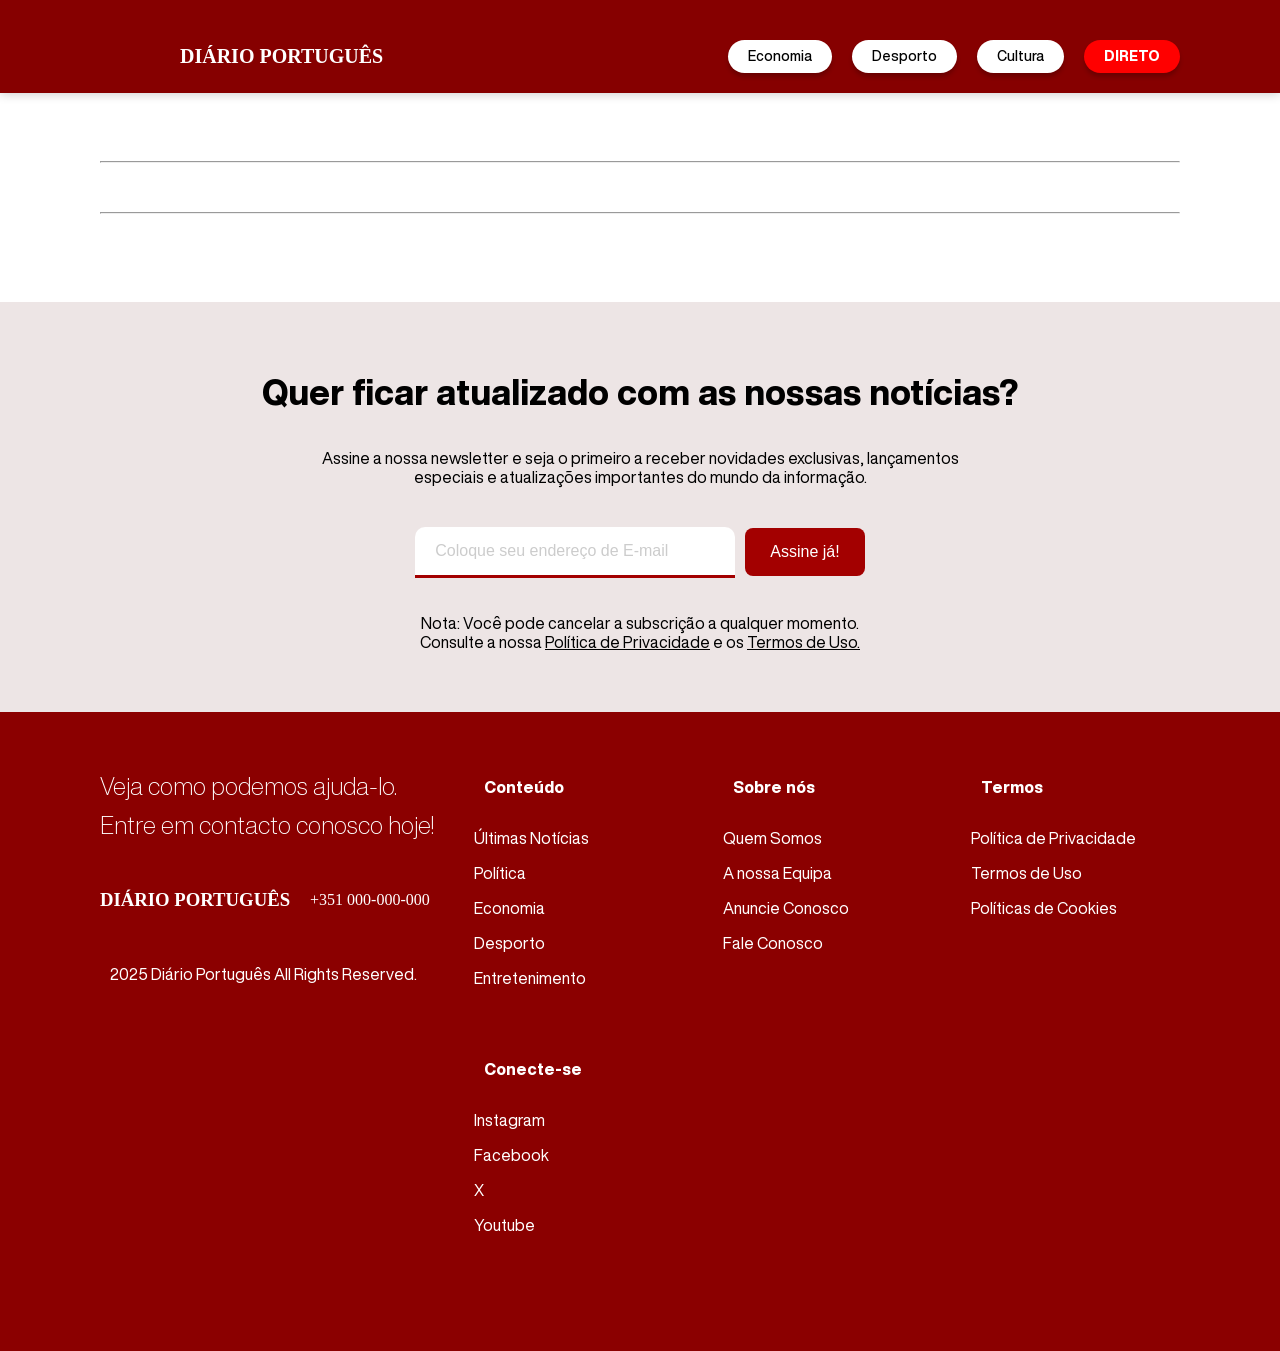
==== Sourcecode/autores.html @ 39f84729 "update" ====
<!DOCTYPE html>
<html lang="pt-pt">

<head>
    <meta charset="UTF-8">
    <meta name="viewport" content="width=device-width, initial-scale=1.0">
    <link rel="stylesheet" href="css/contactos.css">
    <title>Contactos</title>
</head>

<body>
    <header>
        <nav>
            <div class="nav-left">
                <i class="fa-solid fa-bars fa-xl"></i>
                <h3>DIÁRIO PORTUGUÊS</h3>
            </div>
            <div class="nav-right">
                <span>Economia</span>
                <span>Desporto</span>
                <span class="nav-cultura">Cultura</span>
                <span>DIRETO</span>
            </div>
        </nav>
    </header>
    <main>
        
        <div class="afonso">
            <h1></h1>
            <p></p>
            <img src="" alt="">
            <hr>
        </div>

        <div class="felipe">
            <h1></h1>
            <p></p>
            <img src="" alt="">
            <hr>
        </div>

    </main>
    <footer>
        <section class="newsletter">
            <h1>Quer ficar atualizado com as nossas notícias?</h1>
            <p>Assine a nossa newsletter e seja o primeiro a receber novidades exclusivas, lançamentos <br>especiais e
                atualizações importantes do mundo da informação.</p>
            <div class="input-container">
                <input type="email" placeholder="Coloque seu endereço de E-mail">
                <button>Assine já!</button>
            </div>
            <p>Nota: Você pode cancelar a subscrição a qualquer momento. <br> Consulte a nossa <a href="#">Política de
                    Privacidade</a> e os <a href="#">Termos de Uso.</a></p>
        </section>
        <div class="footer">
            <div class="footer-wrapper">
                <div class="footer-text">
                    <p>Veja como podemos ajuda-lo.</p>
                    <p>Entre em contacto conosco hoje!</p>
                </div>
                <div class="footer-logo">
                    <h3>DIÁRIO PORTUGUÊS</h3>
                    <p>+351 000-000-000</p>
                </div>
                <div class="footer-copyright">
                    <i class="fa-solid fa-copyright fa-lg" style="color: #FFF;"></i>
                    <p>2025 Diário Português All Rights Reserved.</p>
                </div>
            </div>

            <div class="footer-links">
                <div>
                    <div class="footer-links-titulo">
                        <i class="fa-solid fa-location-arrow fa-lg" style="color: #FFF;"></i>
                        <p><strong>Conteúdo</strong></p>
                    </div>
                    <p>Últimas Notícias</p>
                    <p>Política</p>
                    <p>Economia</p>
                    <p>Desporto</p>
                    <p>Entretenimento</p>
                </div>
                <div>
                    <div class="footer-links-titulo">
                        <i class="fa-solid fa-caret-down fa-lg" style="color: #FFF;"></i>
                        <p><strong>Sobre nós</strong></p>
                    </div>
                    <p>Quem Somos</p>
                    <p>A nossa Equipa</p>
                    <p>Anuncie Conosco</p>
                    <p>Fale Conosco</p>
                </div>
                <div>
                    <div class="footer-links-titulo">
                        <i class="fa-regular fa-file-lines fa-lg" style="color: #FFF;"></i>
                        <p><strong>Termos</strong></p>
                    </div>
                    <p>Política de Privacidade</p>
                    <p>Termos de Uso</p>
                    <p>Políticas de Cookies</p>
                </div>
                <div>
                    <div class="footer-links-titulo">
                        <i class="fa-solid fa-link fa-lg" style="color: #FFF;"></i>
                        <p><strong>Conecte-se</strong></p>
                    </div>
                    <p>Instagram</p>
                    <p>Facebook</p>
                    <p>X</p>
                    <p>Youtube</p>
                </div>
            </div>
        </div>
    </footer>
</body>

</html>
---- Sourcecode/css/contactos.css ----
@font-face {
  font-family: 'HelveticaNowDisplay';
  src: url('../fonts/HelveticaNowDisplay-ExtBlk.woff2') format('woff2');
  font-weight: 900;
  font-style: normal;
}

@font-face {
  font-family: 'HelveticaNowDisplay';
  src: url('../fonts/HelveticaNowDisplay-Black.woff2') format('woff2');
  font-weight: 800;
  font-style: normal;
}

@font-face {
  font-family: 'HelveticaNowDisplay';
  src: url('../fonts/HelveticaNowDisplay-ExtraBold.woff2') format('woff2');
  font-weight: 700;
  font-style: normal;
}

@font-face {
  font-family: 'HelveticaNowDisplay';
  src: url('../fonts/HelveticaNowDisplay-Bold.woff2') format('woff2');
  font-weight: 600;
  font-style: normal;
}

@font-face {
  font-family: 'HelveticaNowDisplay';
  src: url('../fonts/HelveticaNowDisplay-Medium.woff2') format('woff2');
  font-weight: 500;
  font-style: normal;
}

@font-face {
  font-family: 'HelveticaNowDisplay';
  src: url('../fonts/HelveticaNowDisplay-Regular.woff2') format('woff2');
  font-weight: 400;
  font-style: normal;
}

@font-face {
  font-family: 'HelveticaNowDisplay';
  src: url('../fonts/HelveticaNowDisplay-ExtLt.woff2') format('woff2');
  font-weight: 350;
  font-style: normal;
}

@font-face {
  font-family: 'HelveticaNowDisplay';
  src: url('../fonts/HelveticaNowDisplay-Light.woff2') format('woff2');
  font-weight: 300;
  font-style: normal;
}

@font-face {
  font-family: 'HelveticaNowDisplay';
  src: url('../fonts/HelveticaNowDisplay-Thin.woff2') format('woff2');
  font-weight: 200;
  font-style: normal;
}

@font-face {
  font-family: 'HelveticaNowDisplay';
  src: url('../fonts/HelveticaNowDisplay-Hairline.woff2') format('woff2');
  font-weight: 100;
  font-style: normal;
}

body {
  margin: 0;
  font-family: "HelveticaNowDisplay";
}

/* ---------- HEADER ----------- */
header {
  background-color: #860000;
  padding: 40px 100px 20px 100px;
  box-shadow: 0 1px 10px rgba(0, 0, 0, 0.2);
}

nav {
  display: flex;
  justify-content: space-between;
  align-items: center;
  flex-wrap: wrap;
}

nav i {
  color: white;
  margin-right: 10px;
}

nav h3 {
  color: white;
  font-family: 'Times New Roman', Times, serif;
  font-weight: 700;
  font-size: 20px;
  margin: 0;
}

nav>i,
nav>h3 {
  display: inline-block;
}

.nav-left {
  display: flex;
  align-items: center;
  gap: 70px;
}

.nav-right {
  display: flex;
  align-items: center;
  gap: 20px;
}

.nav-right span {
  background-color: white;
  color: black;
  padding: 8px 20px;
  font-weight: 500;
  font-size: 14px;
  border-radius: 20px;
  box-shadow: 0 4px 4px rgba(0, 0, 0, 0.2);
  cursor: pointer;
  transition: all 0.3s ease;
}

.nav-right span:not(:last-child):hover {
  background-color: #a30000;
  color: white;
  transform: translateY(-2px);
  box-shadow: 0 6px 12px rgba(163, 0, 0, 0.4);
}

.nav-cultura {
  color: #6c00a3;
  background-color: #f2f2f2;

}

.nav-cultura:hover {
  background-color: #6c00a3;
  color: white;
  box-shadow: 0 6px 12px rgba(108, 0, 163, 0.3);
}

.nav-right span:last-child {
  background-color: red;
  color: white;
  font-weight: bold;
  text-transform: uppercase;
}

.nav-right span:last-child:hover {
  background-color: #cc0000;
  transform: scale(1.05);
  box-shadow: 0 0 15px rgba(204, 0, 0, 0.6);
}

/* ------- Main -------- */

main{
    padding: 20px 100px;
}


/* ------- NEWSLETTER & FOOTER -------- */
.newsletter {
  margin-top: 60px;
  padding: 40px 20px;
  background-color: #EDE5E5;
  display: flex;
  flex-direction: column;
  justify-content: center;
  align-items: center;
  text-align: center;
}

.newsletter h1 {
  font-size: 35px;
  margin-bottom: 20px;
}

.newsletter p {
  text-align: center;
  margin-bottom: 20px;
}

.newsletter p>a {
  color: black;
}

.input-container {
  display: flex;
  flex-wrap: wrap;
  gap: 10px;
  margin: 20px 0;
  justify-content: center;
  align-items: center;
}

.input-container input {
  padding: 15px 20px;
  min-width: 280px;
  flex: 1;
  max-width: 380px;
  border: none;
  border-bottom: 3px solid #a30000;
  border-radius: 10px 10px 0 0;
  outline: none;
  font-size: 16px;
  background-color: white;
}

.input-container input::placeholder {
  color: #ccc;
  font-weight: 500;
}

.input-container button {
  background-color: #a30000;
  color: white;
  padding: 15px 25px;
  border: none;
  border-radius: 8px;
  font-size: 16px;
  cursor: pointer;
  transition: background-color 0.3s;
  white-space: nowrap;
}

.input-container button:hover {
  background-color: #8b0000;
}

.footer {
  background-color: #8b0000;
  color: white;
  padding: 50px 100px 100px 100px;
  display: flex;
  flex-wrap: wrap;
  justify-content: space-between;
  gap: 40px;
}

.footer-wrapper {
  display: flex;
  flex-direction: column;
  gap: 20px;
}

.footer-links {
  display: flex;
  flex-wrap: wrap;
  justify-content: space-between;
  gap: 40px;
  flex: 1;
}

.footer-links div {
  min-width: 150px;
  flex: 1;
}

.footer-links-titulo {
  display: flex;
  align-items: center;
  gap: 10px;
  margin-bottom: 15px;
}

.footer-copyright {
  display: flex;
  align-items: center;
  gap: 10px;
}

.footer-logo {
  display: flex;
  flex-wrap: wrap;
  gap: 20px;
  align-items: center;
  font-family: 'Times New Roman', Times, serif;
}

.footer-text {
  font-weight: 350;
  font-size: 1.5em;
}

.footer-text p {
  margin-bottom: 10px;
  margin-top: 10px;
}


/* Large tablets and small desktops */
@media (max-width: 1200px) {
  .principal {
    padding: 20px 50px 0px 50px;
  }
  
  .aside {
    padding: 20px 50px 0 20px;
  }
  
  .secundario {
    padding: 20px 50px 0px 50px;
  }
  
  .footer {
    padding: 50px 50px 50px 50px;
  }
  
  header {
    padding: 40px 50px 20px 50px;
  }
}

/* Tablets */
@media (max-width: 950px) {

  header {
    padding: 20px 20px 20px 20px;
  }

  .nav-cultura {
    display: none;
  }
  
  .principal-conteudo {
    flex-direction: column;
  }

  .aside {
    max-width: 100%;
    padding: 20px 20px 0 20px;
  }
  
  .aside-hr {
    margin-top: 20px;
  }

  .aside section img {
    width: 150px;
    height: 150px;
  }

  .principal {
    padding: 20px 20px 0px 20px;
  }
  
  .secundario {
    padding: 20px 20px 0px 20px;
  }

  .secundario-hr{
    clear: both;
    visibility: hidden;
  }
  
  .footer {
    padding: 30px 20px 30px 20px;
  }
  
  .footer-links {
    flex-direction: column;
    gap: 30px;
  }
  
  .card {
    flex-direction: column;
    gap: 20px;
  }
  
  .arrow {
    display: none;
  }
  
  .principal-N1 img,
  .principal-N3 img {
    height: 200px;
  }

  .principal-N2 img,
  .principal-N4 img {
    height: 150px;
  }
}

/* Mobile devices */
@media (max-width: 768px) {
  nav {
    flex-direction: column;
    align-items: flex-start;
  }

  header {
    padding: 20px 20px 20px 20px;
  }

  .nav-left {
    width: 100%;
    justify-content: space-between;
  }

  .nav-right {
    display: none;
  }
  
  .principal-NOTICIAS {
    flex-direction: column;
    gap: 20px;
  }

  .secundario-hr{
    display: block;
  }
  
  .coluna1 {
    min-width: 100%;
  }

  .coluna2 {
    min-width: 100%;
  }
  
  .aside section {
    flex-direction: column;
    text-align: center;
    align-items: center;
  }
  
  

  .aside-row{
    display: flex;
    justify-content: center;
    align-items: center;
  } 
  
  .card-container {
    min-width: 250px;
  }
  
  .main-image {
    height: 400px;
  }
  
  .newsletter h1 {
    font-size: 28px;
  }
  
  .input-container input {
    width: 100%;
    max-width: 100%;
  }
  
  .input-container button {
    width: 100%;
  }
  
  .footer-wrapper {
    text-align: center;
  }
  
  .footer-logo {
    justify-content: center;
    text-align: center;
  }
  
}

/* Small mobile devices */
@media (max-width: 480px) {
  .principal-UN {
    gap: 15px;
  }
  
  .principal-UN span {
    width: 30px;
    height: 30px;
  }
  
  .secundario-titulo span {
    width: 28px;
    height: 28px;
  }
  
  .secundario-hr{
    display: block;
  }

  .card-container {
    min-width: 220px;
  }
  
  .main-image {
    height: 350px;
  }
  
  .newsletter h1 {
    font-size: 24px;
  }
  
  .newsletter p {
    font-size: 14px;
  }
}
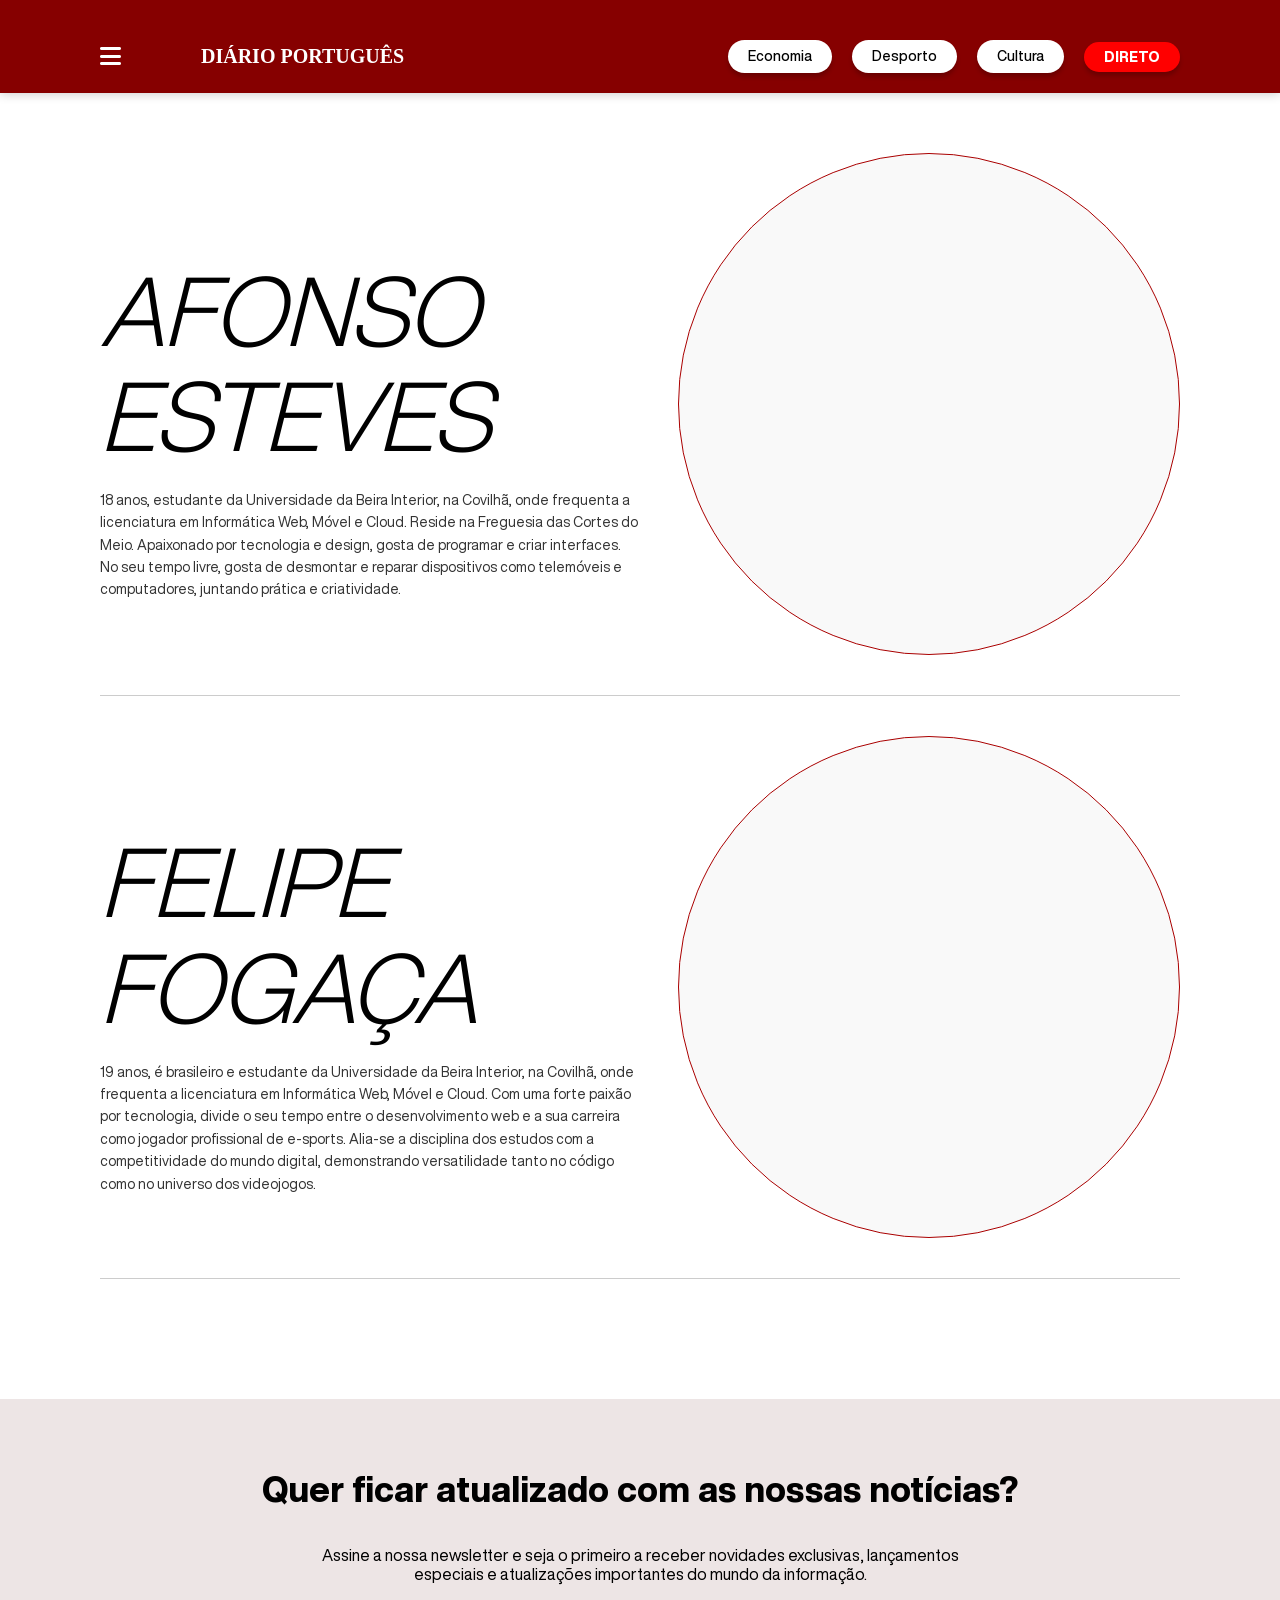
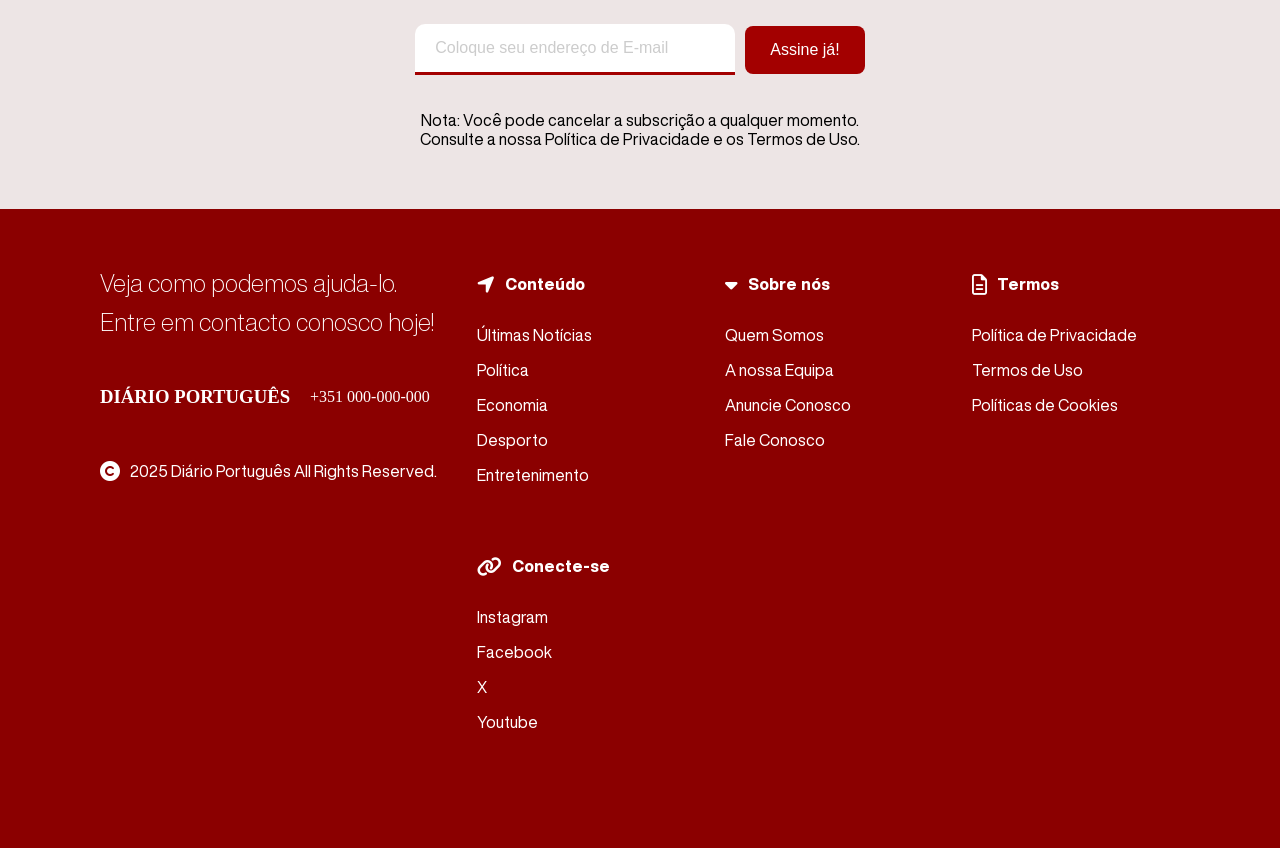
==== commit 9eb4f0a9: "update" ====
--- a/Sourcecode/autores.html
+++ b/Sourcecode/autores.html
@@ -4,7 +4,8 @@
 <head>
     <meta charset="UTF-8">
     <meta name="viewport" content="width=device-width, initial-scale=1.0">
-    <link rel="stylesheet" href="css/contactos.css">
+    <link rel="stylesheet" href="https://cdnjs.cloudflare.com/ajax/libs/font-awesome/6.7.2/css/all.min.css">
+    <link rel="stylesheet" href="css/autores.css">
     <title>Contactos</title>
 </head>
 
@@ -13,32 +14,45 @@
         <nav>
             <div class="nav-left">
                 <i class="fa-solid fa-bars fa-xl"></i>
-                <h3>DIÁRIO PORTUGUÊS</h3>
+                <a href="index.html"><h3>DIÁRIO PORTUGUÊS</h3></a>
             </div>
             <div class="nav-right">
                 <span>Economia</span>
                 <span>Desporto</span>
                 <span class="nav-cultura">Cultura</span>
-                <span>DIRETO</span>
+                <a href="direto.html"><span>DIRETO</span></a>
             </div>
         </nav>
     </header>
     <main>
-        
-        <div class="afonso">
-            <h1></h1>
-            <p></p>
-            <img src="" alt="">
-            <hr>
+        <div class="perfil">
+            <div class="info">
+                <h1>AFONSO<br>ESTEVES</h1>
+                <p>
+                    18 anos, estudante da Universidade da Beira Interior, na Covilhã, onde frequenta a licenciatura em
+                    Informática Web, Móvel e Cloud. Reside na Freguesia das Cortes do Meio. Apaixonado por tecnologia e
+                    design, gosta de programar e criar interfaces. No seu tempo livre, gosta de desmontar e reparar
+                    dispositivos como telemóveis e computadores, juntando prática e criatividade.
+                </p>
+            </div>
+            <div class="avatar"></div>
         </div>
+        <hr>
 
-        <div class="felipe">
-            <h1></h1>
-            <p></p>
-            <img src="" alt="">
-            <hr>
+        <div class="perfil">
+            <div class="info">
+                <h1><span>FELIPE</span><br>FOGAÇA</h1>
+                <p>
+                    19 anos, é brasileiro e estudante da Universidade da Beira Interior, na Covilhã, onde frequenta a
+                    licenciatura em Informática Web, Móvel e Cloud. Com uma forte paixão por tecnologia, divide o seu
+                    tempo entre o desenvolvimento web e a sua carreira como jogador profissional de e-sports. Alia-se a
+                    disciplina dos estudos com a competitividade do mundo digital, demonstrando versatilidade tanto no
+                    código como no universo dos videojogos.
+                </p>
+            </div>
+            <div class="avatar"></div>
         </div>
-
+        <hr>
     </main>
     <footer>
         <section class="newsletter">
--- a/Sourcecode/css/autores.css
+++ b/Sourcecode/css/autores.css
@@ -0,0 +1,568 @@
+@font-face {
+  font-family: 'HelveticaNowDisplay';
+  src: url('../fonts/HelveticaNowDisplay-ExtBlk.woff2') format('woff2');
+  font-weight: 900;
+  font-style: normal;
+}
+
+@font-face {
+  font-family: 'HelveticaNowDisplay';
+  src: url('../fonts/HelveticaNowDisplay-Black.woff2') format('woff2');
+  font-weight: 800;
+  font-style: normal;
+}
+
+@font-face {
+  font-family: 'HelveticaNowDisplay';
+  src: url('../fonts/HelveticaNowDisplay-ExtraBold.woff2') format('woff2');
+  font-weight: 700;
+  font-style: normal;
+}
+
+@font-face {
+  font-family: 'HelveticaNowDisplay';
+  src: url('../fonts/HelveticaNowDisplay-Bold.woff2') format('woff2');
+  font-weight: 600;
+  font-style: normal;
+}
+
+@font-face {
+  font-family: 'HelveticaNowDisplay';
+  src: url('../fonts/HelveticaNowDisplay-Medium.woff2') format('woff2');
+  font-weight: 500;
+  font-style: normal;
+}
+
+@font-face {
+  font-family: 'HelveticaNowDisplay';
+  src: url('../fonts/HelveticaNowDisplay-Regular.woff2') format('woff2');
+  font-weight: 400;
+  font-style: normal;
+}
+
+@font-face {
+  font-family: 'HelveticaNowDisplay';
+  src: url('../fonts/HelveticaNowDisplay-ExtLt.woff2') format('woff2');
+  font-weight: 350;
+  font-style: normal;
+}
+
+@font-face {
+  font-family: 'HelveticaNowDisplay';
+  src: url('../fonts/HelveticaNowDisplay-Light.woff2') format('woff2');
+  font-weight: 300;
+  font-style: normal;
+}
+
+@font-face {
+  font-family: 'HelveticaNowDisplay';
+  src: url('../fonts/HelveticaNowDisplay-Thin.woff2') format('woff2');
+  font-weight: 200;
+  font-style: normal;
+}
+
+@font-face {
+  font-family: 'HelveticaNowDisplay';
+  src: url('../fonts/HelveticaNowDisplay-Hairline.woff2') format('woff2');
+  font-weight: 100;
+  font-style: normal;
+}
+
+body {
+  margin: 0;
+  font-family: "HelveticaNowDisplay";
+}
+
+hr {
+  border: none;
+  border-top: 1px solid #ccc;
+  margin: 40px 0;
+  width: 100%;
+}
+
+a {
+  text-decoration: none;
+  color: black;
+}
+
+
+/* ---------- HEADER ----------- */
+header {
+  background-color: #860000;
+  padding: 40px 100px 20px 100px;
+  box-shadow: 0 1px 10px rgba(0, 0, 0, 0.2);
+}
+
+nav {
+  display: flex;
+  justify-content: space-between;
+  align-items: center;
+  flex-wrap: wrap;
+}
+
+nav i {
+  color: white;
+  margin-right: 10px;
+}
+
+nav h3 {
+  color: white;
+  font-family: 'Times New Roman', Times, serif;
+  font-weight: 700;
+  font-size: 20px;
+  margin: 0;
+}
+
+nav>i,
+nav>h3 {
+  display: inline-block;
+}
+
+.nav-left {
+  display: flex;
+  align-items: center;
+  gap: 70px;
+}
+
+.nav-right {
+  display: flex;
+  align-items: center;
+  gap: 20px;
+}
+
+.nav-right span {
+  background-color: white;
+  color: black;
+  padding: 8px 20px;
+  font-weight: 500;
+  font-size: 14px;
+  border-radius: 20px;
+  box-shadow: 0 4px 4px rgba(0, 0, 0, 0.2);
+  cursor: pointer;
+  transition: all 0.3s ease;
+}
+
+.nav-right span:not(:last-child):hover {
+  background-color: #a30000;
+  color: white;
+  transform: translateY(-2px);
+  box-shadow: 0 6px 12px rgba(163, 0, 0, 0.4);
+}
+
+.nav-cultura {
+  color: #6c00a3;
+  background-color: #f2f2f2;
+
+}
+
+.nav-cultura:hover {
+  background-color: #6c00a3;
+  color: white;
+  box-shadow: 0 6px 12px rgba(108, 0, 163, 0.3);
+}
+
+.nav-right span:last-child {
+  background-color: red;
+  color: white;
+  font-weight: bold;
+  text-transform: uppercase;
+}
+
+.nav-right span:last-child:hover {
+  background-color: #cc0000;
+  transform: scale(1.05);
+  box-shadow: 0 0 15px rgba(204, 0, 0, 0.6);
+}
+
+/* ------- Main -------- */
+
+main{
+    padding: 20px 100px;
+}
+
+.perfil {
+  display: flex;
+  justify-content: space-between;
+  align-items: center;
+  margin: 40px 0;
+  gap: 40px;
+}
+
+.perfil .info {
+  flex: 1;
+}
+
+.perfil h1 {
+  font-family: 'HelveticaNowDisplay', sans-serif;
+  font-size: 96px;
+  font-weight: 300;
+  font-style: italic;
+  line-height: 1.1;
+  margin-bottom: 20px;
+}
+.perfil p {
+  font-family: 'HelveticaNowDisplay', sans-serif;
+  font-size: 14px;
+  color: #333;
+  line-height: 1.6;
+}
+
+.avatar {
+  width: 500px;
+  height: 500px;
+  border-radius: 50%;
+  border: 1px solid #a00;
+  background-color: #f9f9f9;
+  background-image: url('https://www.svgrepo.com/show/382106/avatar-placeholder.svg');
+  background-repeat: no-repeat;
+  background-position: center;
+  background-size: 60%;
+  flex-shrink: 0;
+}
+
+
+
+
+/* ------- NEWSLETTER & FOOTER -------- */
+.newsletter {
+  margin-top: 60px;
+  padding: 40px 20px;
+  background-color: #EDE5E5;
+  display: flex;
+  flex-direction: column;
+  justify-content: center;
+  align-items: center;
+  text-align: center;
+}
+
+.newsletter h1 {
+  font-size: 35px;
+  margin-bottom: 20px;
+}
+
+.newsletter p {
+  text-align: center;
+  margin-bottom: 20px;
+}
+
+.newsletter p>a {
+  color: black;
+}
+
+.input-container {
+  display: flex;
+  flex-wrap: wrap;
+  gap: 10px;
+  margin: 20px 0;
+  justify-content: center;
+  align-items: center;
+}
+
+.input-container input {
+  padding: 15px 20px;
+  min-width: 280px;
+  flex: 1;
+  max-width: 380px;
+  border: none;
+  border-bottom: 3px solid #a30000;
+  border-radius: 10px 10px 0 0;
+  outline: none;
+  font-size: 16px;
+  background-color: white;
+}
+
+.input-container input::placeholder {
+  color: #ccc;
+  font-weight: 500;
+}
+
+.input-container button {
+  background-color: #a30000;
+  color: white;
+  padding: 15px 25px;
+  border: none;
+  border-radius: 8px;
+  font-size: 16px;
+  cursor: pointer;
+  transition: background-color 0.3s;
+  white-space: nowrap;
+}
+
+.input-container button:hover {
+  background-color: #8b0000;
+}
+
+.footer {
+  background-color: #8b0000;
+  color: white;
+  padding: 50px 100px 100px 100px;
+  display: flex;
+  flex-wrap: wrap;
+  justify-content: space-between;
+  gap: 40px;
+}
+
+.footer-wrapper {
+  display: flex;
+  flex-direction: column;
+  gap: 20px;
+}
+
+.footer-links {
+  display: flex;
+  flex-wrap: wrap;
+  justify-content: space-between;
+  gap: 40px;
+  flex: 1;
+}
+
+.footer-links div {
+  min-width: 150px;
+  flex: 1;
+}
+
+.footer-links-titulo {
+  display: flex;
+  align-items: center;
+  gap: 10px;
+  margin-bottom: 15px;
+}
+
+.footer-copyright {
+  display: flex;
+  align-items: center;
+  gap: 10px;
+}
+
+.footer-logo {
+  display: flex;
+  flex-wrap: wrap;
+  gap: 20px;
+  align-items: center;
+  font-family: 'Times New Roman', Times, serif;
+}
+
+.footer-text {
+  font-weight: 350;
+  font-size: 1.5em;
+}
+
+.footer-text p {
+  margin-bottom: 10px;
+  margin-top: 10px;
+}
+
+
+/* Large tablets and small desktops */
+@media (max-width: 1200px) {
+  .principal {
+    padding: 20px 50px 0px 50px;
+  }
+  
+  .aside {
+    padding: 20px 50px 0 20px;
+  }
+  
+  .secundario {
+    padding: 20px 50px 0px 50px;
+  }
+  
+  .footer {
+    padding: 50px 50px 50px 50px;
+  }
+  
+  header {
+    padding: 40px 50px 20px 50px;
+  }
+}
+
+/* Tablets */
+@media (max-width: 950px) {
+
+  header {
+    padding: 20px 20px 20px 20px;
+  }
+
+  .nav-cultura {
+    display: none;
+  }
+  
+  .principal-conteudo {
+    flex-direction: column;
+  }
+
+  .aside {
+    max-width: 100%;
+    padding: 20px 20px 0 20px;
+  }
+  
+  .aside-hr {
+    margin-top: 20px;
+  }
+
+  .aside section img {
+    width: 150px;
+    height: 150px;
+  }
+
+  .principal {
+    padding: 20px 20px 0px 20px;
+  }
+  
+  .secundario {
+    padding: 20px 20px 0px 20px;
+  }
+
+  .secundario-hr{
+    clear: both;
+    visibility: hidden;
+  }
+  
+  .footer {
+    padding: 30px 20px 30px 20px;
+  }
+  
+  .footer-links {
+    flex-direction: column;
+    gap: 30px;
+  }
+  
+  .card {
+    flex-direction: column;
+    gap: 20px;
+  }
+  
+  .arrow {
+    display: none;
+  }
+  
+  .principal-N1 img,
+  .principal-N3 img {
+    height: 200px;
+  }
+
+  .principal-N2 img,
+  .principal-N4 img {
+    height: 150px;
+  }
+}
+
+/* Mobile devices */
+@media (max-width: 768px) {
+  nav {
+    flex-direction: column;
+    align-items: flex-start;
+  }
+
+  header {
+    padding: 20px 20px 20px 20px;
+  }
+
+  .nav-left {
+    width: 100%;
+    justify-content: space-between;
+  }
+
+  .nav-right {
+    display: none;
+  }
+  
+  .principal-NOTICIAS {
+    flex-direction: column;
+    gap: 20px;
+  }
+
+  .secundario-hr{
+    display: block;
+  }
+  
+  .coluna1 {
+    min-width: 100%;
+  }
+
+  .coluna2 {
+    min-width: 100%;
+  }
+  
+  .aside section {
+    flex-direction: column;
+    text-align: center;
+    align-items: center;
+  }
+  
+  
+
+  .aside-row{
+    display: flex;
+    justify-content: center;
+    align-items: center;
+  } 
+  
+  .card-container {
+    min-width: 250px;
+  }
+  
+  .main-image {
+    height: 400px;
+  }
+  
+  .newsletter h1 {
+    font-size: 28px;
+  }
+  
+  .input-container input {
+    width: 100%;
+    max-width: 100%;
+  }
+  
+  .input-container button {
+    width: 100%;
+  }
+  
+  .footer-wrapper {
+    text-align: center;
+  }
+  
+  .footer-logo {
+    justify-content: center;
+    text-align: center;
+  }
+  
+}
+
+/* Small mobile devices */
+@media (max-width: 480px) {
+  .principal-UN {
+    gap: 15px;
+  }
+  
+  .principal-UN span {
+    width: 30px;
+    height: 30px;
+  }
+  
+  .secundario-titulo span {
+    width: 28px;
+    height: 28px;
+  }
+  
+  .secundario-hr{
+    display: block;
+  }
+
+  .card-container {
+    min-width: 220px;
+  }
+  
+  .main-image {
+    height: 350px;
+  }
+  
+  .newsletter h1 {
+    font-size: 24px;
+  }
+  
+  .newsletter p {
+    font-size: 14px;
+  }
+}
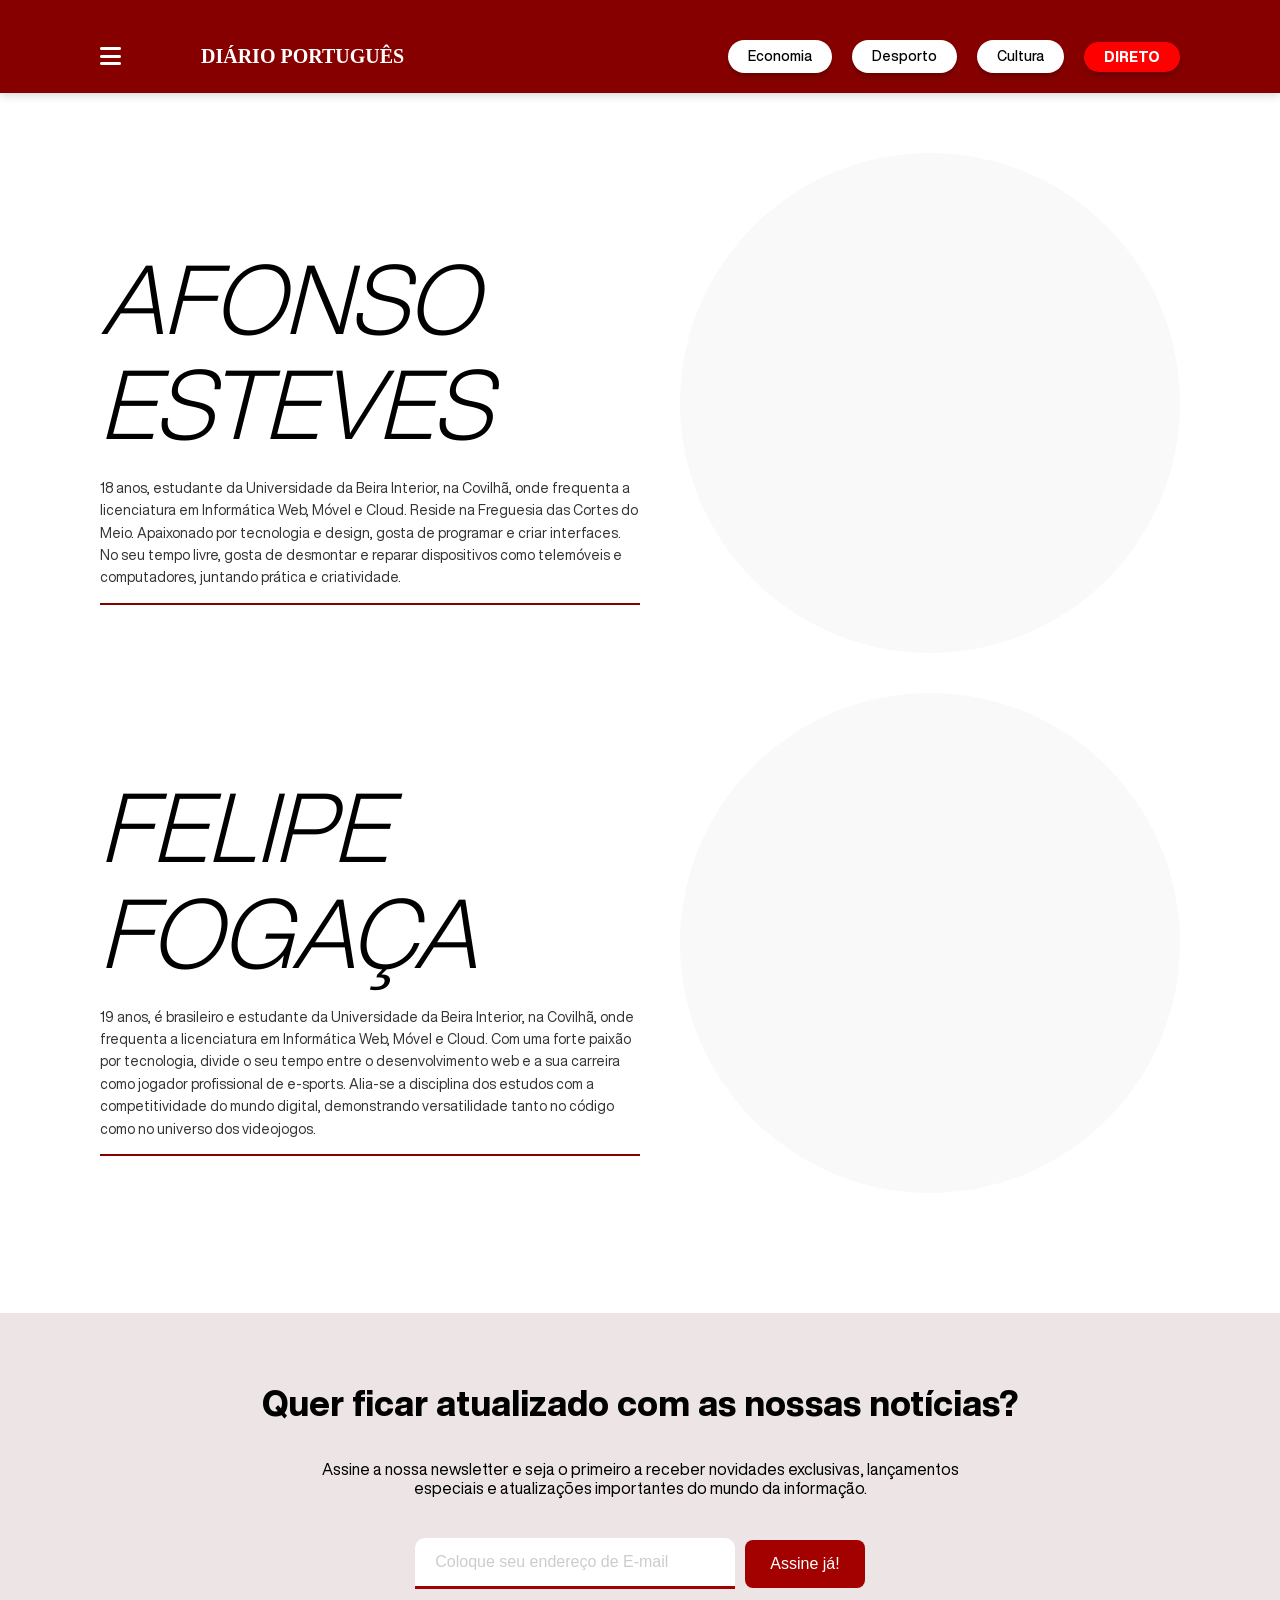
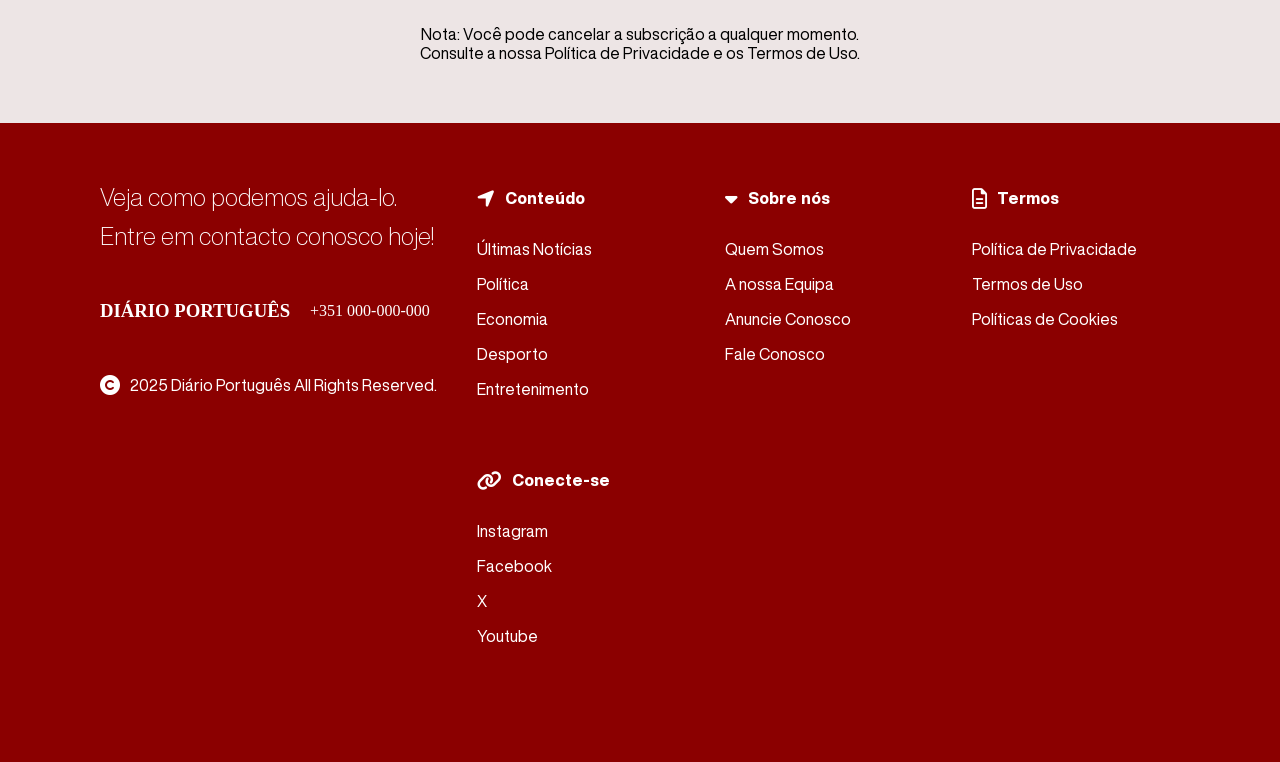
==== commit f2cc16b0: "ola" ====
--- a/Sourcecode/autores.html
+++ b/Sourcecode/autores.html
@@ -34,10 +34,11 @@
                     design, gosta de programar e criar interfaces. No seu tempo livre, gosta de desmontar e reparar
                     dispositivos como telemóveis e computadores, juntando prática e criatividade.
                 </p>
+                <hr>
             </div>
             <div class="avatar"></div>
         </div>
-        <hr>
+        
 
         <div class="perfil">
             <div class="info">
@@ -49,10 +50,11 @@
                     disciplina dos estudos com a competitividade do mundo digital, demonstrando versatilidade tanto no
                     código como no universo dos videojogos.
                 </p>
+                <hr>
             </div>
             <div class="avatar"></div>
         </div>
-        <hr>
+        
     </main>
     <footer>
         <section class="newsletter">
--- a/Sourcecode/css/autores.css
+++ b/Sourcecode/css/autores.css
@@ -74,10 +74,10 @@
 }
 
 hr {
+  background-color: #860000;
+  height: 2px;
   border: none;
-  border-top: 1px solid #ccc;
-  margin: 40px 0;
-  width: 100%;
+  margin: 20px 0;
 }
 
 a {
@@ -180,12 +180,16 @@
     padding: 20px 100px;
 }
 
+main hr{
+  margin-top: 0px;
+}
+
 .perfil {
   display: flex;
   justify-content: space-between;
   align-items: center;
-  margin: 40px 0;
   gap: 40px;
+  margin: 40px 0px;
 }
 
 .perfil .info {
@@ -211,16 +215,13 @@
   width: 500px;
   height: 500px;
   border-radius: 50%;
-  border: 1px solid #a00;
   background-color: #f9f9f9;
-  background-image: url('https://www.svgrepo.com/show/382106/avatar-placeholder.svg');
+  background-image: url('../images/image.png');
   background-repeat: no-repeat;
   background-position: center;
-  background-size: 60%;
+  background-size: 100%;
   flex-shrink: 0;
 }
-
-
 
 
 /* ------- NEWSLETTER & FOOTER -------- */
